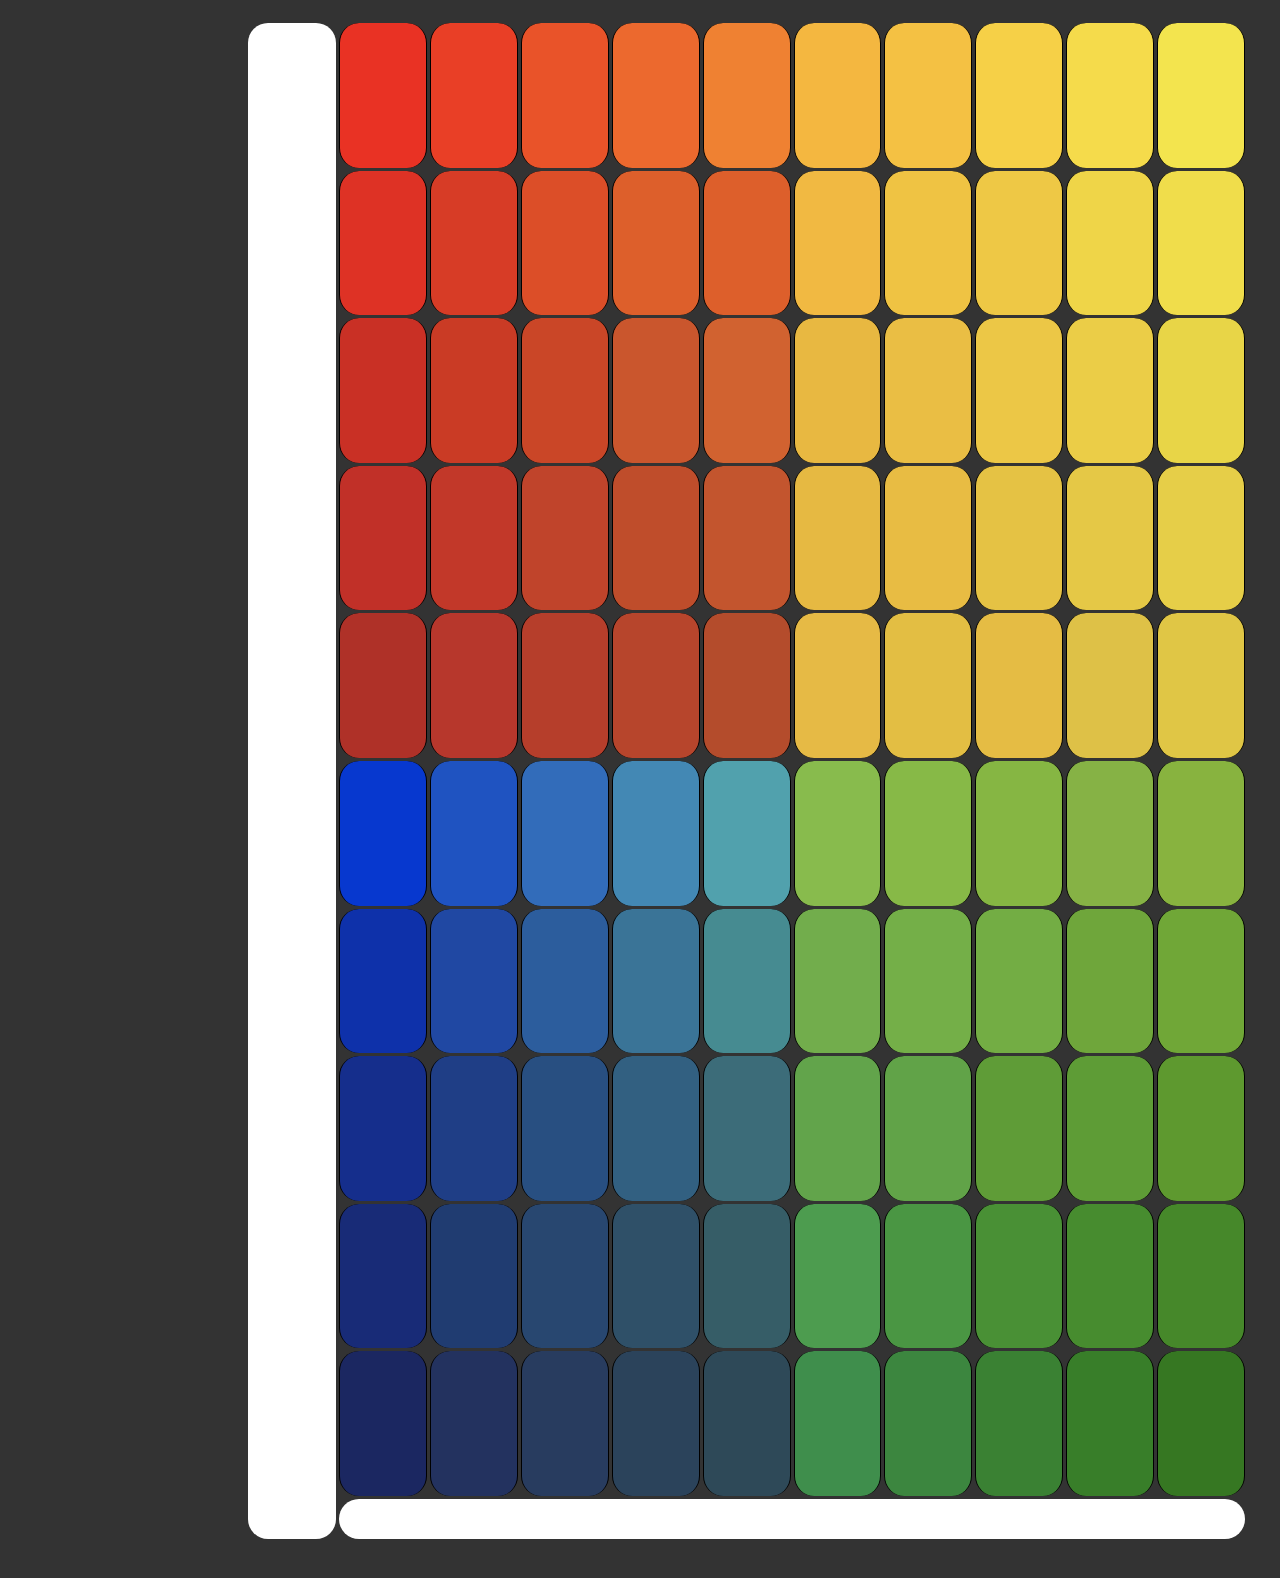
==== index.html @ 11905915 "Aplicar colores al resto de celdas" ====
<!DOCTYPE html>
<html lang="es">

    <head>
        <meta charset="UTF-8">
        <meta http-equiv="X-UA-Compatible" content="IE=edge">
        <meta name="viewport" content="width=device-width, initial-scale=1.0">
        <title>Grupo Aporte - Medidor de Emociones</title>
        <link href="https://cdn.jsdelivr.net/npm/bootstrap@5.3.0-alpha1/dist/css/bootstrap.min.css" rel="stylesheet" />
        <script src="https://cdn.jsdelivr.net/npm/bootstrap@5.3.0-alpha1/dist/js/bootstrap.bundle.min.js" integrity="sha384-w76AqPfDkMBDXo30jS1Sgez6pr3x5MlQ1ZAGC+nuZB+EYdgRZgiwxhTBTkF7CXvN" crossorigin="anonymous"></script>
        <script src="https://code.jquery.com/jquery-3.6.4.min.js" integrity="sha256-oP6HI9z1XaZNBrJURtCoUT5SUnxFr8s3BzRl+cbzUq8=" crossorigin="anonymous"></script>
        <link rel="stylesheet" href="./css/style.css">
        <script src="./js/functions.js"></script>
    </head>

    <body>
        <div class="container-fluid">
            <div class="row">
                <div class="col-md-2"></div>
                <div class="col-md-10">
                    <table class="table table-bordered">
                        <tr>
                            <td rowspan="11" class="eje"><img id="ejeY" src="./img/ejeY.png" alt=""></td>
                            <td id="cell1-1"><br></td>
                            <td id="cell1-2"><br></td>
                            <td id="cell1-3"><br></td>
                            <td id="cell1-4"><br></td>
                            <td id="cell1-5"><br></td>
                            <td id="cell1-6"><br></td>
                            <td id="cell1-7"><br></td>
                            <td id="cell1-8"><br></td>
                            <td id="cell1-9"><br></td>
                            <td id="cell1-10"><br></td>
                        </tr>
                        <tr>
                            <td id="cell2-1"><br></td>
                            <td id="cell2-2"><br></td>
                            <td id="cell2-3"><br></td>
                            <td id="cell2-4"><br></td>
                            <td id="cell2-5"><br></td>
                            <td id="cell2-6"><br></td>
                            <td id="cell2-7"><br></td>
                            <td id="cell2-8"><br></td>
                            <td id="cell2-9"><br></td>
                            <td id="cell2-10"><br></td>
                        </tr>
                        <tr>
                            <td id="cell3-1"><br></td>
                            <td id="cell3-2"><br></td>
                            <td id="cell3-3"><br></td>
                            <td id="cell3-4"><br></td>
                            <td id="cell3-5"><br></td>
                            <td id="cell3-6"><br></td>
                            <td id="cell3-7"><br></td>
                            <td id="cell3-8"><br></td>
                            <td id="cell3-9"><br></td>
                            <td id="cell3-10"><br></td>
                        </tr>
                        <tr>
                            <td id="cell4-1"><br></td>
                            <td id="cell4-2"><br></td>
                            <td id="cell4-3"><br></td>
                            <td id="cell4-4"><br></td>
                            <td id="cell4-5"><br></td>
                            <td id="cell4-6"><br></td>
                            <td id="cell4-7"><br></td>
                            <td id="cell4-8"><br></td>
                            <td id="cell4-9"><br></td>
                            <td id="cell4-10"><br></td>
                        </tr>
                        <tr>
                            <td id="cell5-1"><br></td>
                            <td id="cell5-2"><br></td>
                            <td id="cell5-3"><br></td>
                            <td id="cell5-4"><br></td>
                            <td id="cell5-5"><br></td>
                            <td id="cell5-6"><br></td>
                            <td id="cell5-7"><br></td>
                            <td id="cell5-8"><br></td>
                            <td id="cell5-9"><br></td>
                            <td id="cell5-10"><br></td>
                        </tr>
                        <tr>
                            <td id="cell6-1"><br></td>
                            <td id="cell6-2"><br></td>
                            <td id="cell6-3"><br></td>
                            <td id="cell6-4"><br></td>
                            <td id="cell6-5"><br></td>
                            <td id="cell6-6"><br></td>
                            <td id="cell6-7"><br></td>
                            <td id="cell6-8"><br></td>
                            <td id="cell6-9"><br></td>
                            <td id="cell6-10"><br></td>
                        </tr>
                        <tr>
                            <td id="cell7-1"><br></td>
                            <td id="cell7-2"><br></td>
                            <td id="cell7-3"><br></td>
                            <td id="cell7-4"><br></td>
                            <td id="cell7-5"><br></td>
                            <td id="cell7-6"><br></td>
                            <td id="cell7-7"><br></td>
                            <td id="cell7-8"><br></td>
                            <td id="cell7-9"><br></td>
                            <td id="cell7-10"><br></td>
                        </tr>
                        <tr>
                            <td id="cell8-1"><br></td>
                            <td id="cell8-2"><br></td>
                            <td id="cell8-3"><br></td>
                            <td id="cell8-4"><br></td>
                            <td id="cell8-5"><br></td>
                            <td id="cell8-6"><br></td>
                            <td id="cell8-7"><br></td>
                            <td id="cell8-8"><br></td>
                            <td id="cell8-9"><br></td>
                            <td id="cell8-10"><br></td>
                        </tr>
                        <tr>
                            <td id="cell9-1"><br></td>
                            <td id="cell9-2"><br></td>
                            <td id="cell9-3"><br></td>
                            <td id="cell9-4"><br></td>
                            <td id="cell9-5"><br></td>
                            <td id="cell9-6"><br></td>
                            <td id="cell9-7"><br></td>
                            <td id="cell9-8"><br></td>
                            <td id="cell9-9"><br></td>
                            <td id="cell9-10"><br></td>
                        </tr>
                        <tr>
                            <td id="cell10-1"><br></td>
                            <td id="cell10-2"><br></td>
                            <td id="cell10-3"><br></td>
                            <td id="cell10-4"><br></td>
                            <td id="cell10-5"><br></td>
                            <td id="cell10-6"><br></td>
                            <td id="cell10-7"><br></td>
                            <td id="cell10-8"><br></td>
                            <td id="cell10-9"><br></td>
                            <td id="cell10-10"><br></td>
                        </tr>
                        <tr>
                            <td colspan="11" class="eje"><img id="ejeX" src="./img/ejeX.png" alt="" style="width:100%;"></td>
                        </tr>
                    </table>
                </div>
            </div>
        </div>
    </body>

</html>
---- css/style.css ----
body{
    background-color: #333333;
}
table{
    width: 100%;
    height: 90vh;
    border-spacing: 3px;
    border-collapse: separate;
    padding: 20px;
}
td{
    border: 2px solid;
    border-radius: 20px;
    text-align: center;
}
.eje{
    background: none;
    height: 1vh;
    border: none;
}

/* Colores de celdas */
#cell1-1{background-color: #e93224;}
#cell1-2{background-color: #e93f26;}
#cell1-3{background-color: #e95329;}
#cell1-4{background-color: #ec692e;}
#cell1-5{background-color: #ef8132;}
#cell1-6{background-color: #f4b740;}
#cell1-7{background-color: #f4c143;}
#cell1-8{background-color: #f6d047;}
#cell1-9{background-color: #f5db4b;}
#cell1-10{background-color: #f3e44e;}
#cell2-1{background-color: #de3225;}
#cell2-2{background-color: #d73c26;}
#cell2-3{background-color: #dc4e28;}
#cell2-4{background-color: #dd5f2b;}
#cell2-5{background-color: #dd5f2b;}
#cell2-6{background-color: #f1b942;}
#cell2-7{background-color: #efc343;}
#cell2-8{background-color: #eec845;}
#cell2-9{background-color: #efd548;}
#cell2-10{background-color: #f0dd4b;}
#cell3-1{background-color: #c93025;}
#cell3-2{background-color: #ca3b25;}
#cell3-3{background-color: #ca4627;}
#cell3-4{background-color: #ca562d;}
#cell3-5{background-color: #d16230;}
#cell3-6{background-color: #e8b841;}
#cell3-7{background-color: #eabe44;}
#cell3-8{background-color: #ecc746;}
#cell3-9{background-color: #ebcd47;}
#cell3-10{background-color: #e8d547;}
#cell4-1{background-color: #c13028;}
#cell4-2{background-color: #c23829;}
#cell4-3{background-color: #c0442b;}
#cell4-4{background-color: #bf4d2b;}
#cell4-5{background-color: #c3552e;}
#cell4-6{background-color: #e6b942;}
#cell4-7{background-color: #e8bc43;}
#cell4-8{background-color: #e5c244;}
#cell4-9{background-color: #e5c846;}
#cell4-10{background-color: #e6ce48;}
#cell5-1{background-color: #af3128;}
#cell5-2{background-color: #b7372c;}
#cell5-3{background-color: #b63e2b;}
#cell5-4{background-color: #b7452c;}
#cell5-5{background-color: #b44c2c;}
#cell5-6{background-color: #e6ba45;}
#cell5-7{background-color: #e3be43;}
#cell5-8{background-color: #e5bc44;}
#cell5-9{background-color: #dec147;}
#cell5-10{background-color: #e0c645;}
#cell6-1{background-color: #0738cf;}
#cell6-2{background-color: #1f53c1;}
#cell6-3{background-color: #326cba;}
#cell6-4{background-color: #4388b4;}
#cell6-5{background-color: #51a1ad;}
#cell6-6{background-color: #88bb4d;}
#cell6-7{background-color: #87b947;}
#cell6-8{background-color: #86b643;}
#cell6-9{background-color: #86b245;}
#cell6-10{background-color: #88b33f;}
#cell7-1{background-color: #0e31aa;}
#cell7-2{background-color: #2048a3;}
#cell7-3{background-color: #2c5d9d;}
#cell7-4{background-color: #3a7497;}
#cell7-5{background-color: #468b91;}
#cell7-6{background-color: #72ad4c;}
#cell7-7{background-color: #74af48;}
#cell7-8{background-color: #73ad44;}
#cell7-9{background-color: #6fa63b;}
#cell7-10{background-color: #70a737;}
#cell8-1{background-color: #152e8c;}
#cell8-2{background-color: #1f3e86;}
#cell8-3{background-color: #284f81;}
#cell8-4{background-color: #326081;}
#cell8-5{background-color: #3c6c79;}
#cell8-6{background-color: #62a44b;}
#cell8-7{background-color: #61a348;}
#cell8-8{background-color: #5f9c37;}
#cell8-9{background-color: #5e9c36;}
#cell8-10{background-color: #5e992f;}
#cell9-1{background-color: #182b77;}
#cell9-2{background-color: #203c71;}
#cell9-3{background-color: #284770;}
#cell9-4{background-color: #2f5068;}
#cell9-5{background-color: #365d67;}
#cell9-6{background-color: #4d9c4f;}
#cell9-7{background-color: #4a9643;}
#cell9-8{background-color: #499035;}
#cell9-9{background-color: #478c2f;}
#cell9-10{background-color: #46882a;}
#cell10-1{background-color: #1b2761;}
#cell10-2{background-color: #23325f;}
#cell10-3{background-color: #283c5f;}
#cell10-4{background-color: #2b435b;}
#cell10-5{background-color: #2e4958;}
#cell10-6{background-color: #3f8e4c;}
#cell10-7{background-color: #3c863f;}
#cell10-8{background-color: #3a8133;}
#cell10-9{background-color: #387e29;}
#cell10-10{background-color: #367722;}
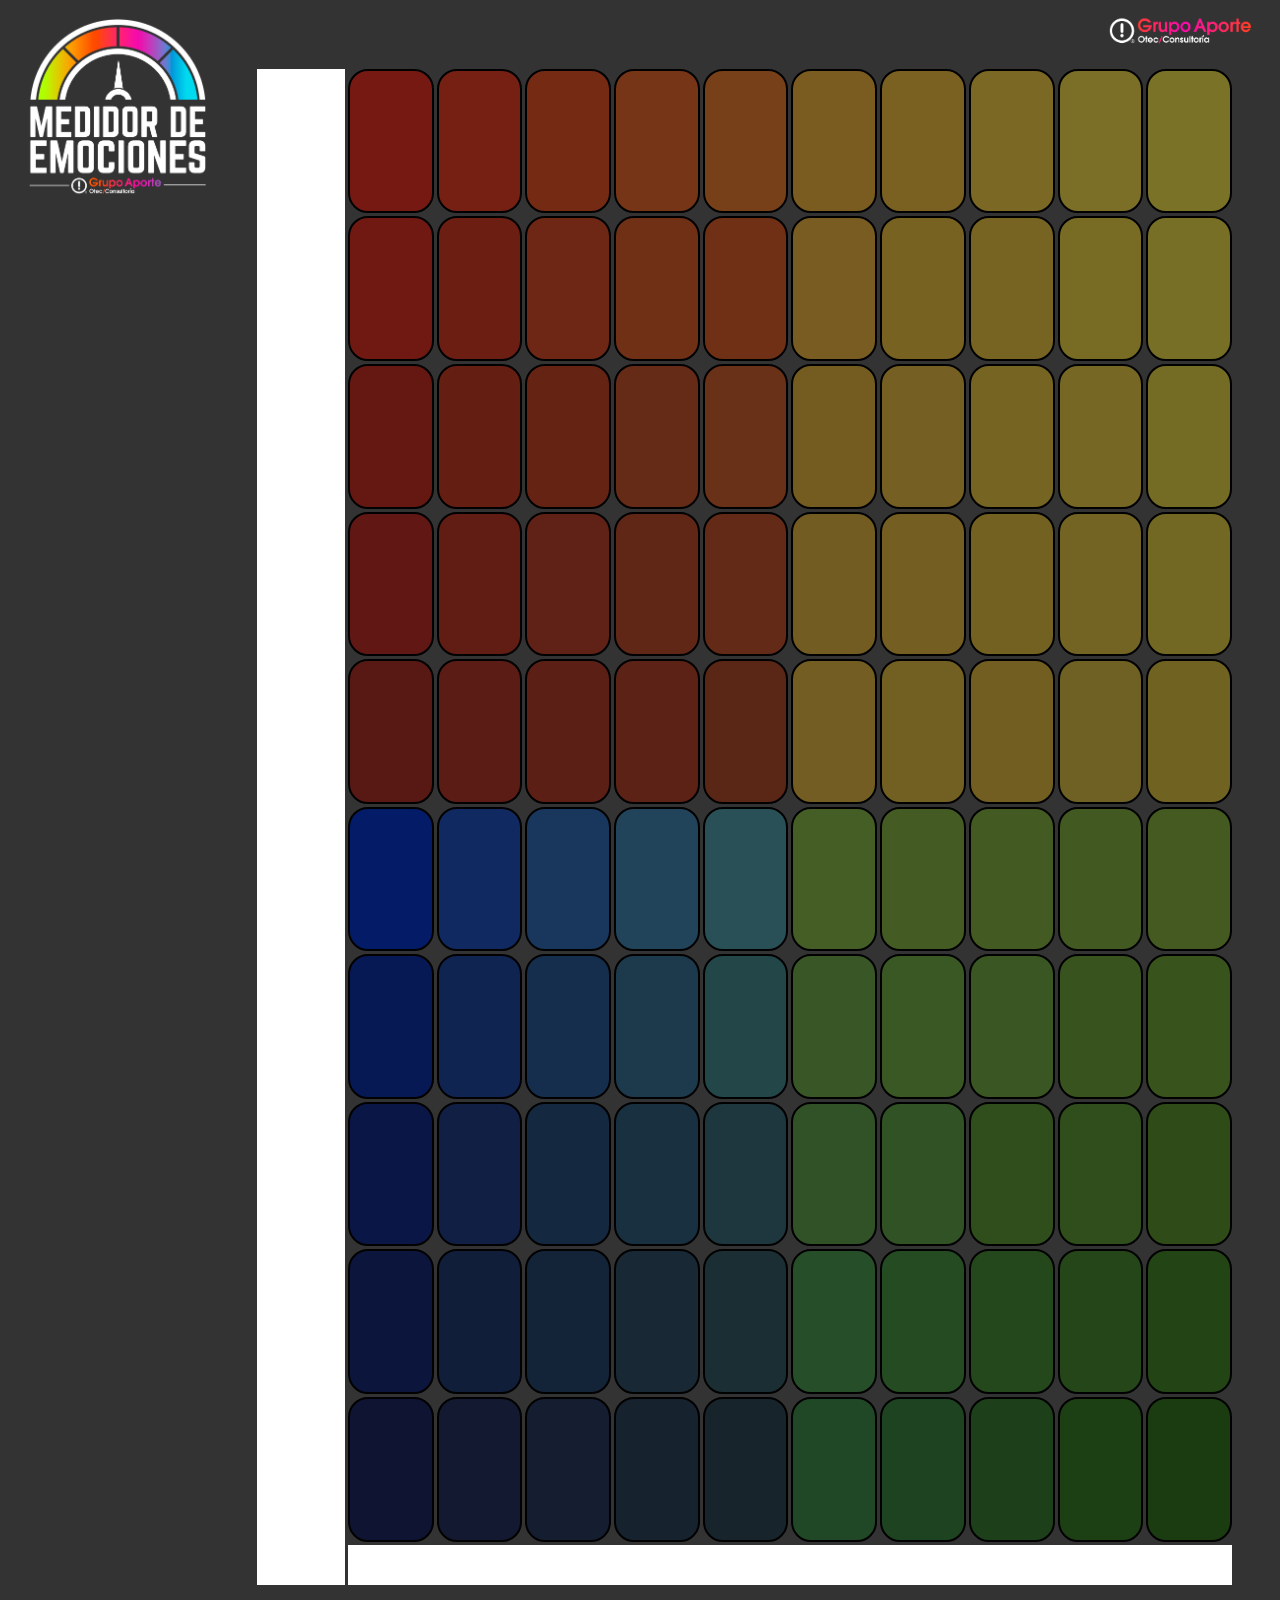
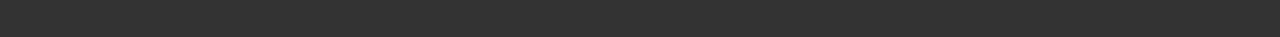
==== commit 34d84ef4: "Añadir logos" ====
--- a/index.html
+++ b/index.html
@@ -16,8 +16,16 @@
     <body>
         <div class="container-fluid">
             <div class="row">
-                <div class="col-md-2"></div>
+                <div class="col-md-2">
+                    <img src="./img/logoMedidor_white.png" alt="" style="width:100%;">
+                </div>
                 <div class="col-md-10">
+                    <div class="row">
+                        <div class="col-md-10"></div>
+                        <div class="col-md-2">
+                            <img src="./img/logoAporte_white.png" alt="" style="width:100%;">
+                        </div>
+                    </div>
                     <table class="table table-bordered">
                         <tr>
                             <td rowspan="11" class="eje"><img id="ejeY" src="./img/ejeY.png" alt=""></td>
--- a/css/style.css
+++ b/css/style.css
@@ -1,4 +1,5 @@
 body{
+    padding: 1%;
     background-color: #333333;
 }
 table{
@@ -8,13 +9,17 @@
     border-collapse: separate;
     padding: 20px;
 }
-td{
+td:not(.eje){
+    cursor: pointer;
     border: 2px solid;
     border-radius: 20px;
     text-align: center;
+    filter: brightness(0.5);
+}
+td:not(.eje):hover{
+    filter: brightness(1);
 }
 .eje{
-    background: none;
     height: 1vh;
     border: none;
 }
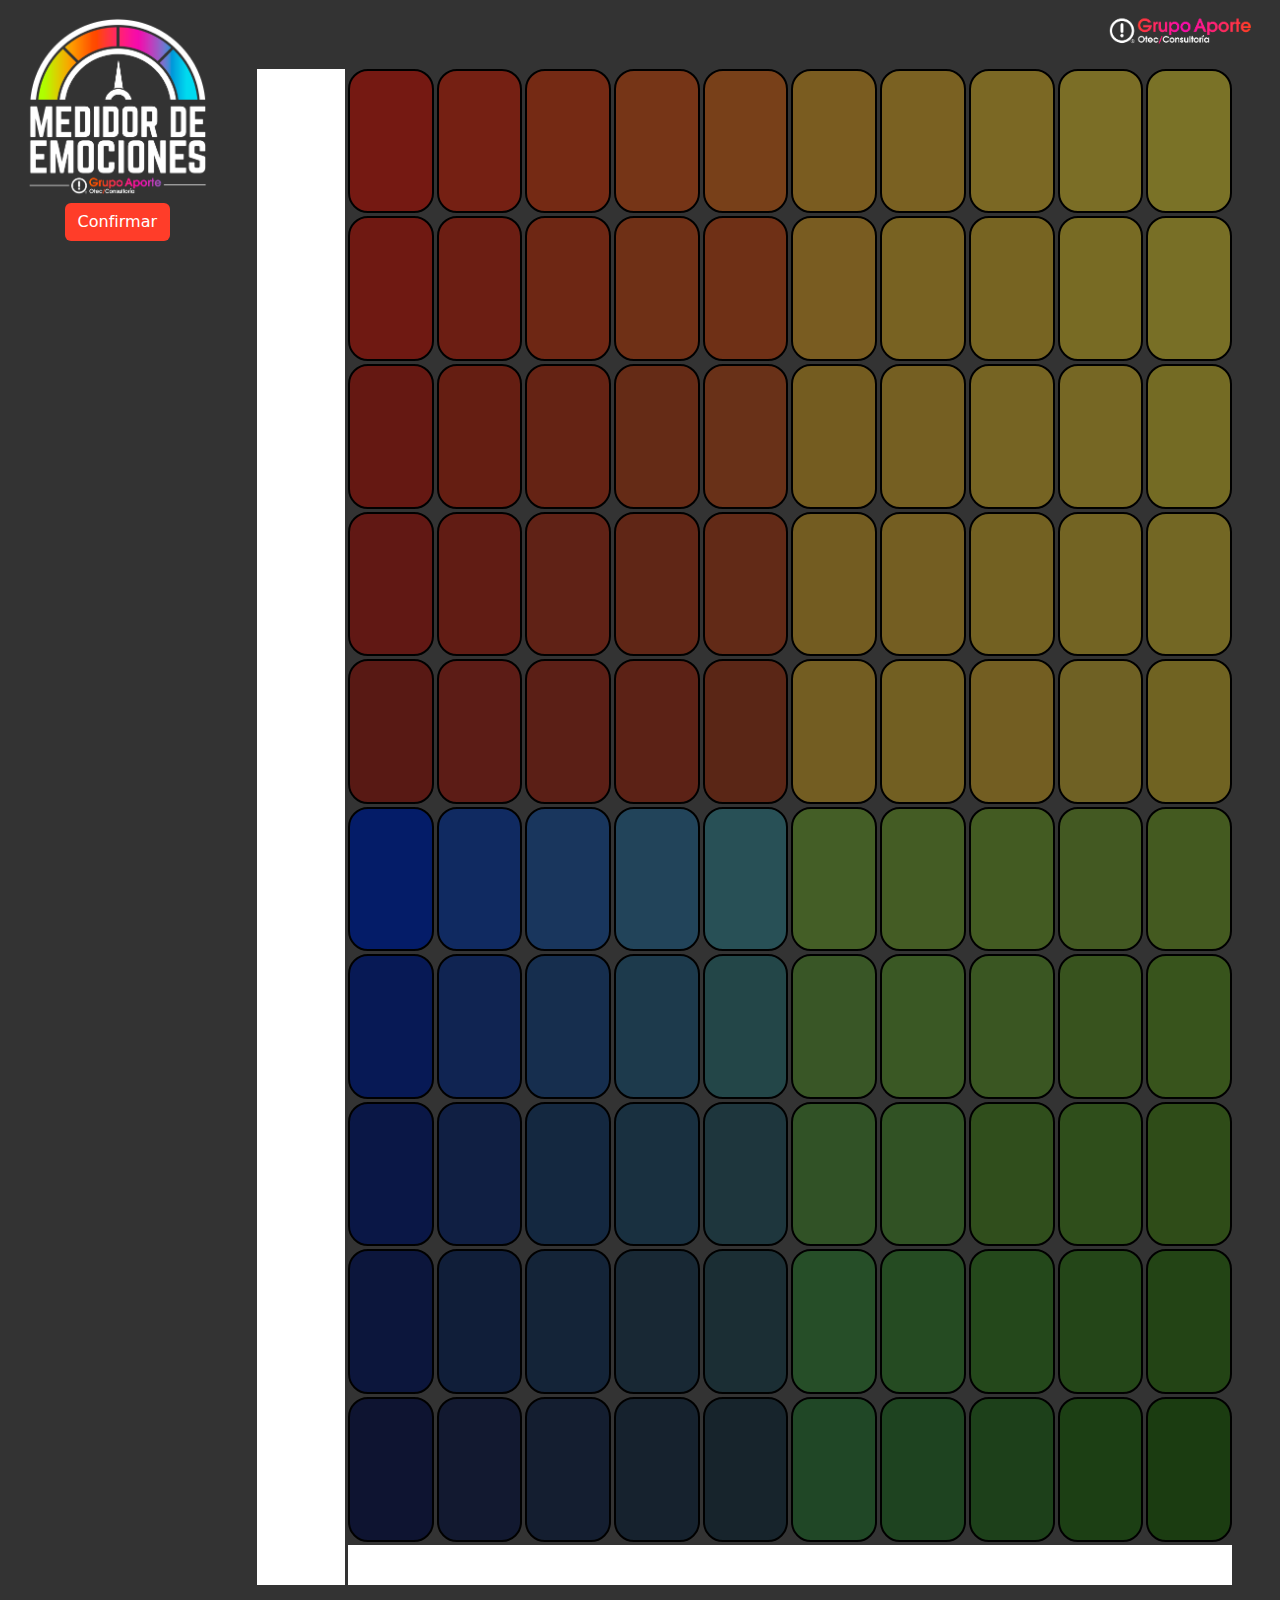
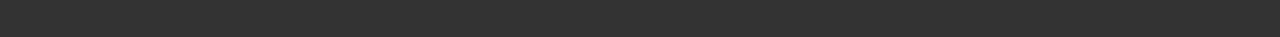
==== commit eef7bf94: "Nuevas condiciones para responsividad de tabla" ====
--- a/index.html
+++ b/index.html
@@ -16,14 +16,17 @@
     <body>
         <div class="container-fluid">
             <div class="row">
-                <div class="col-md-2">
+                <div id="contLogoMedidor" class="col-md-2">
                     <img src="./img/logoMedidor_white.png" alt="" style="width:100%;">
+                    <button type="button" class="btn">Confirmar</button>
                 </div>
                 <div class="col-md-10">
                     <div class="row">
                         <div class="col-md-10"></div>
                         <div class="col-md-2">
-                            <img src="./img/logoAporte_white.png" alt="" style="width:100%;">
+                            <a href="https://grupoaporte.com" target="_blank">
+                                <img src="./img/logoAporte_white.png" alt="" style="width:100%;">
+                            </a>
                         </div>
                     </div>
                     <table class="table table-bordered">
--- a/css/style.css
+++ b/css/style.css
@@ -16,12 +16,24 @@
     text-align: center;
     filter: brightness(0.5);
 }
-td:not(.eje):hover{
+td:not(.eje):hover, td.selected{
     filter: brightness(1);
 }
 .eje{
     height: 1vh;
     border: none;
+}
+#contLogoMedidor{
+    text-align: center;
+}
+#contLogoMedidor button{
+    transition-duration: 1s;
+    background-color: #ff3d29;
+    color: white;
+}
+#contLogoMedidor button:hover{
+    background-color: #f7119e;
+    border: 1px solid white;
 }
 
 /* Colores de celdas */
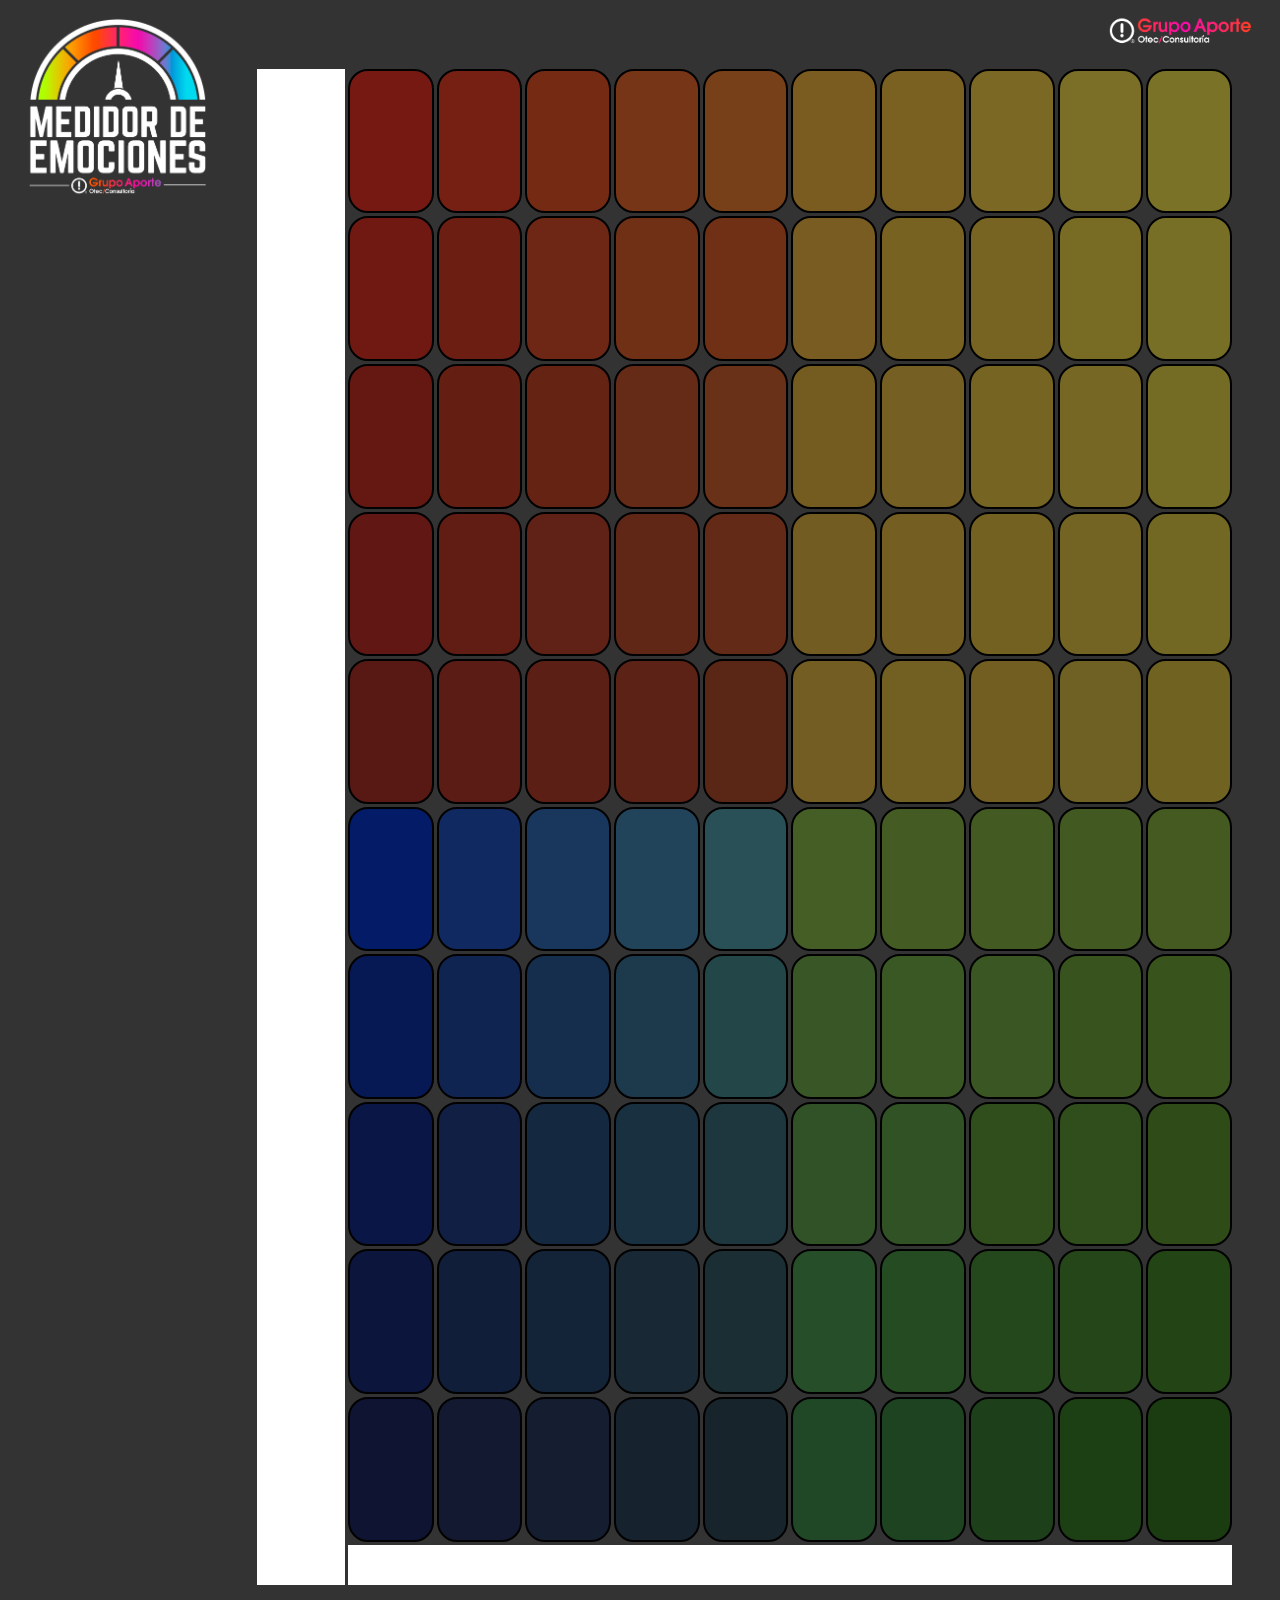
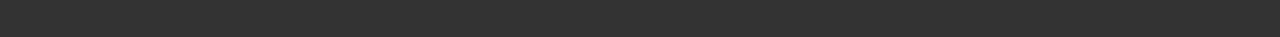
==== commit 8a91816d: "Ajustes de responsividad" ====
--- a/index.html
+++ b/index.html
@@ -17,14 +17,14 @@
         <div class="container-fluid">
             <div class="row">
                 <div id="contLogoMedidor" class="col-md-2">
-                    <img src="./img/logoMedidor_white.png" alt="" style="width:100%;">
-                    <button type="button" class="btn">Confirmar</button>
+                    <img src="./img/logoMedidor_white.png" alt=""><br>
+                    <button type="button" class="btn visually-hidden">Confirmar</button>
                 </div>
                 <div class="col-md-10">
                     <div class="row">
                         <div class="col-md-10"></div>
                         <div class="col-md-2">
-                            <a href="https://grupoaporte.com" target="_blank">
+                            <a href="https://grupoaporte.com" target="_blank" class="desktop">
                                 <img src="./img/logoAporte_white.png" alt="" style="width:100%;">
                             </a>
                         </div>
--- a/css/style.css
+++ b/css/style.css
@@ -26,14 +26,22 @@
 #contLogoMedidor{
     text-align: center;
 }
+#contLogoMedidor img{
+    width: 100%;
+}
 #contLogoMedidor button{
-    transition-duration: 1s;
+    transition-duration: 0.5s;
     background-color: #ff3d29;
     color: white;
 }
 #contLogoMedidor button:hover{
     background-color: #f7119e;
     border: 1px solid white;
+}
+
+@media screen and (max-width: 768px) {
+    .desktop{display: none;}
+    #contLogoMedidor img{width: 40%;}
 }
 
 /* Colores de celdas */
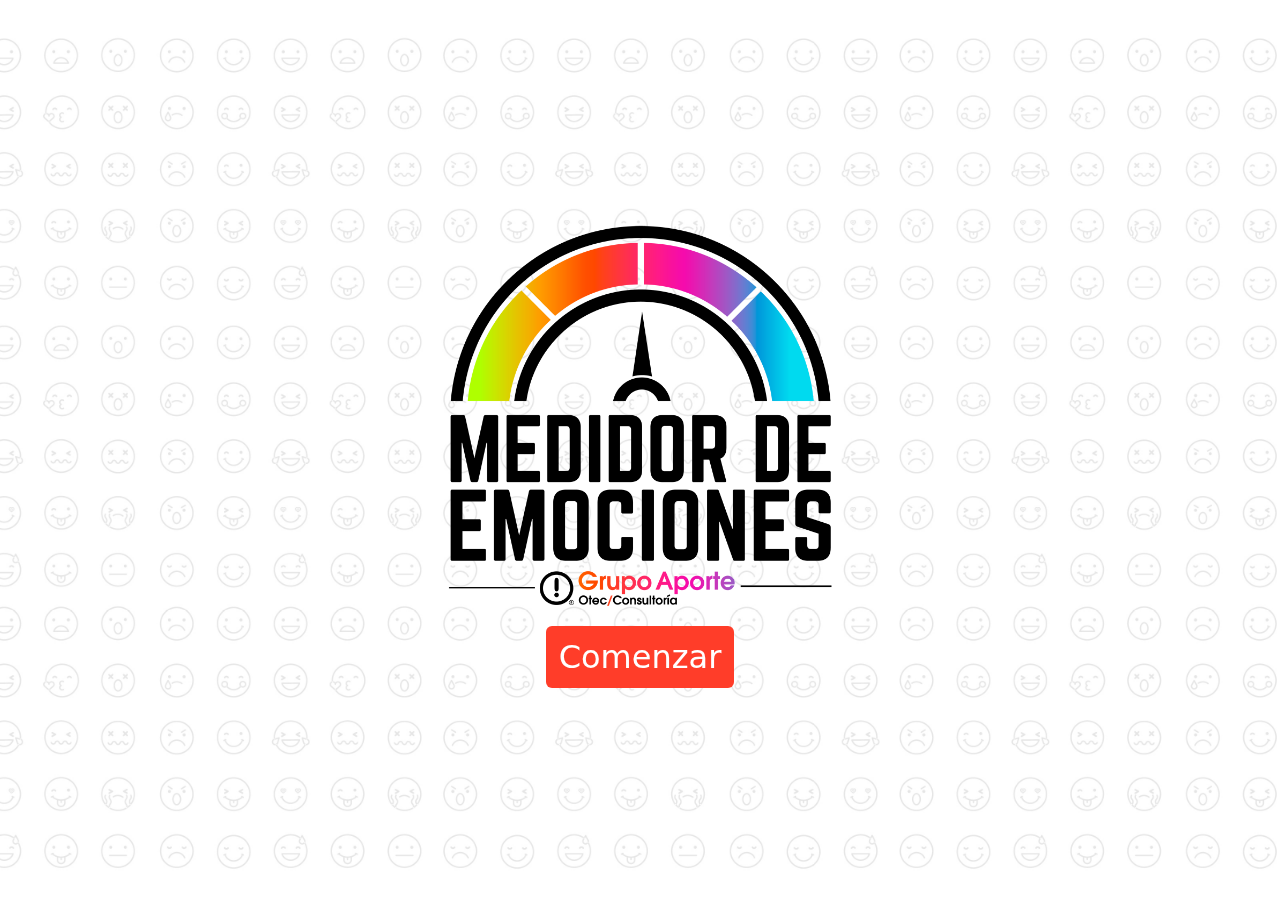
==== commit 433599bf: "Página de comienzo" ====
--- a/index.html
+++ b/index.html
@@ -9,152 +9,18 @@
         <link href="https://cdn.jsdelivr.net/npm/bootstrap@5.3.0-alpha1/dist/css/bootstrap.min.css" rel="stylesheet" />
         <script src="https://cdn.jsdelivr.net/npm/bootstrap@5.3.0-alpha1/dist/js/bootstrap.bundle.min.js" integrity="sha384-w76AqPfDkMBDXo30jS1Sgez6pr3x5MlQ1ZAGC+nuZB+EYdgRZgiwxhTBTkF7CXvN" crossorigin="anonymous"></script>
         <script src="https://code.jquery.com/jquery-3.6.4.min.js" integrity="sha256-oP6HI9z1XaZNBrJURtCoUT5SUnxFr8s3BzRl+cbzUq8=" crossorigin="anonymous"></script>
+        <link rel="stylesheet" href="https://cdnjs.cloudflare.com/ajax/libs/animate.css/4.1.1/animate.min.css"/>
         <link rel="stylesheet" href="./css/style.css">
         <script src="./js/functions.js"></script>
     </head>
 
     <body>
+        <div id="fondo"></div>
         <div class="container-fluid">
-            <div class="row">
-                <div id="contLogoMedidor" class="col-md-2">
-                    <img src="./img/logoMedidor_white.png" alt=""><br>
-                    <button type="button" class="btn visually-hidden">Confirmar</button>
-                </div>
-                <div class="col-md-10">
-                    <div class="row">
-                        <div class="col-md-10"></div>
-                        <div class="col-md-2">
-                            <a href="https://grupoaporte.com" target="_blank" class="desktop">
-                                <img src="./img/logoAporte_white.png" alt="" style="width:100%;">
-                            </a>
-                        </div>
-                    </div>
-                    <table class="table table-bordered">
-                        <tr>
-                            <td rowspan="11" class="eje"><img id="ejeY" src="./img/ejeY.png" alt=""></td>
-                            <td id="cell1-1"><br></td>
-                            <td id="cell1-2"><br></td>
-                            <td id="cell1-3"><br></td>
-                            <td id="cell1-4"><br></td>
-                            <td id="cell1-5"><br></td>
-                            <td id="cell1-6"><br></td>
-                            <td id="cell1-7"><br></td>
-                            <td id="cell1-8"><br></td>
-                            <td id="cell1-9"><br></td>
-                            <td id="cell1-10"><br></td>
-                        </tr>
-                        <tr>
-                            <td id="cell2-1"><br></td>
-                            <td id="cell2-2"><br></td>
-                            <td id="cell2-3"><br></td>
-                            <td id="cell2-4"><br></td>
-                            <td id="cell2-5"><br></td>
-                            <td id="cell2-6"><br></td>
-                            <td id="cell2-7"><br></td>
-                            <td id="cell2-8"><br></td>
-                            <td id="cell2-9"><br></td>
-                            <td id="cell2-10"><br></td>
-                        </tr>
-                        <tr>
-                            <td id="cell3-1"><br></td>
-                            <td id="cell3-2"><br></td>
-                            <td id="cell3-3"><br></td>
-                            <td id="cell3-4"><br></td>
-                            <td id="cell3-5"><br></td>
-                            <td id="cell3-6"><br></td>
-                            <td id="cell3-7"><br></td>
-                            <td id="cell3-8"><br></td>
-                            <td id="cell3-9"><br></td>
-                            <td id="cell3-10"><br></td>
-                        </tr>
-                        <tr>
-                            <td id="cell4-1"><br></td>
-                            <td id="cell4-2"><br></td>
-                            <td id="cell4-3"><br></td>
-                            <td id="cell4-4"><br></td>
-                            <td id="cell4-5"><br></td>
-                            <td id="cell4-6"><br></td>
-                            <td id="cell4-7"><br></td>
-                            <td id="cell4-8"><br></td>
-                            <td id="cell4-9"><br></td>
-                            <td id="cell4-10"><br></td>
-                        </tr>
-                        <tr>
-                            <td id="cell5-1"><br></td>
-                            <td id="cell5-2"><br></td>
-                            <td id="cell5-3"><br></td>
-                            <td id="cell5-4"><br></td>
-                            <td id="cell5-5"><br></td>
-                            <td id="cell5-6"><br></td>
-                            <td id="cell5-7"><br></td>
-                            <td id="cell5-8"><br></td>
-                            <td id="cell5-9"><br></td>
-                            <td id="cell5-10"><br></td>
-                        </tr>
-                        <tr>
-                            <td id="cell6-1"><br></td>
-                            <td id="cell6-2"><br></td>
-                            <td id="cell6-3"><br></td>
-                            <td id="cell6-4"><br></td>
-                            <td id="cell6-5"><br></td>
-                            <td id="cell6-6"><br></td>
-                            <td id="cell6-7"><br></td>
-                            <td id="cell6-8"><br></td>
-                            <td id="cell6-9"><br></td>
-                            <td id="cell6-10"><br></td>
-                        </tr>
-                        <tr>
-                            <td id="cell7-1"><br></td>
-                            <td id="cell7-2"><br></td>
-                            <td id="cell7-3"><br></td>
-                            <td id="cell7-4"><br></td>
-                            <td id="cell7-5"><br></td>
-                            <td id="cell7-6"><br></td>
-                            <td id="cell7-7"><br></td>
-                            <td id="cell7-8"><br></td>
-                            <td id="cell7-9"><br></td>
-                            <td id="cell7-10"><br></td>
-                        </tr>
-                        <tr>
-                            <td id="cell8-1"><br></td>
-                            <td id="cell8-2"><br></td>
-                            <td id="cell8-3"><br></td>
-                            <td id="cell8-4"><br></td>
-                            <td id="cell8-5"><br></td>
-                            <td id="cell8-6"><br></td>
-                            <td id="cell8-7"><br></td>
-                            <td id="cell8-8"><br></td>
-                            <td id="cell8-9"><br></td>
-                            <td id="cell8-10"><br></td>
-                        </tr>
-                        <tr>
-                            <td id="cell9-1"><br></td>
-                            <td id="cell9-2"><br></td>
-                            <td id="cell9-3"><br></td>
-                            <td id="cell9-4"><br></td>
-                            <td id="cell9-5"><br></td>
-                            <td id="cell9-6"><br></td>
-                            <td id="cell9-7"><br></td>
-                            <td id="cell9-8"><br></td>
-                            <td id="cell9-9"><br></td>
-                            <td id="cell9-10"><br></td>
-                        </tr>
-                        <tr>
-                            <td id="cell10-1"><br></td>
-                            <td id="cell10-2"><br></td>
-                            <td id="cell10-3"><br></td>
-                            <td id="cell10-4"><br></td>
-                            <td id="cell10-5"><br></td>
-                            <td id="cell10-6"><br></td>
-                            <td id="cell10-7"><br></td>
-                            <td id="cell10-8"><br></td>
-                            <td id="cell10-9"><br></td>
-                            <td id="cell10-10"><br></td>
-                        </tr>
-                        <tr>
-                            <td colspan="11" class="eje"><img id="ejeX" src="./img/ejeX.png" alt="" style="width:100%;"></td>
-                        </tr>
-                    </table>
+            <div class="row justify-content-center align-items-center principio">
+                <div id="contLogoMedidor" class="col-md-4">
+                    <img class="animate__animated animate__zoomIn" src="./img/logoMedidor_black.png" alt=""><br>
+                    <a href="medicion.html"><button id="comenzar" type="button" class="btn animate__animated animate__fadeIn">Comenzar</button></a>
                 </div>
             </div>
         </div>
--- a/css/style.css
+++ b/css/style.css
@@ -1,6 +1,24 @@
 body{
+    background-color: #333333;
+}
+#fondo{
+    background: url(../img/fondo.jpg) center center;
+    background-size: cover;
+    height: 100vh;
+    width: 100vw;
+    position: fixed;
+    z-index: -1;
+}
+#medidor{
     padding: 1%;
-    background-color: #333333;
+}
+.principio{
+    height: 100vh;
+}
+#comenzar{
+    animation-delay: 1s;
+    transition-duration: 1s !important;
+    font-size: 2em;
 }
 table{
     width: 100%;
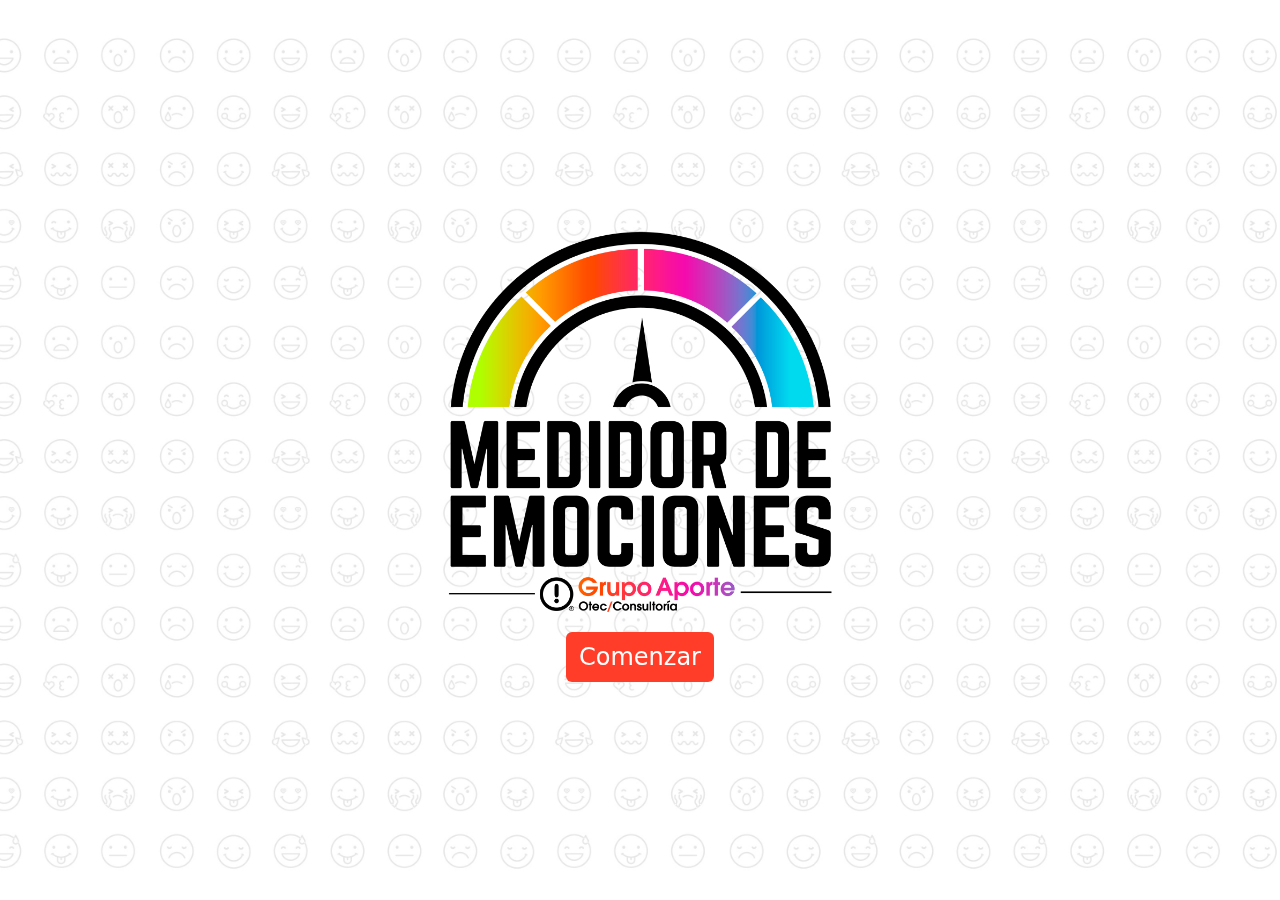
==== commit c0793a37: "Redistribución y adición de contenido" ====
--- a/index.html
+++ b/index.html
@@ -3,6 +3,13 @@
 
     <head>
         <meta charset="UTF-8">
+        <script async src="https://www.googletagmanager.com/gtag/js?id=UA-164882022-1"></script>
+    <script>
+      window.dataLayer = window.dataLayer || [];
+      function gtag() {dataLayer.push(arguments);}
+      gtag('js', new Date());
+      gtag('config', 'UA-164882022-1');
+    </script>
         <meta http-equiv="X-UA-Compatible" content="IE=edge">
         <meta name="viewport" content="width=device-width, initial-scale=1.0">
         <title>Grupo Aporte - Medidor de Emociones</title>
@@ -18,9 +25,10 @@
         <div id="fondo"></div>
         <div class="container-fluid">
             <div class="row justify-content-center align-items-center principio">
-                <div id="contLogoMedidor" class="col-md-4">
+                <div id="contLogoMedidor" class="col-4 col-md-4">
                     <img class="animate__animated animate__zoomIn" src="./img/logoMedidor_black.png" alt=""><br>
                     <a href="medicion.html"><button id="comenzar" type="button" class="btn animate__animated animate__fadeIn">Comenzar</button></a>
+                    <p id="textHorizontal" class="hidden">Para comenzar, coloque su dispositivo en modo horizontal</p>
                 </div>
             </div>
         </div>
--- a/css/style.css
+++ b/css/style.css
@@ -18,7 +18,7 @@
 #comenzar{
     animation-delay: 1s;
     transition-duration: 1s !important;
-    font-size: 2em;
+    font-size: 1.5em;
 }
 table{
     width: 100%;
@@ -29,10 +29,16 @@
 }
 td:not(.eje){
     cursor: pointer;
+    align-content: center;
     border: 2px solid;
     border-radius: 20px;
     text-align: center;
     filter: brightness(0.5);
+    border-color: black;
+    color: white;
+    font-weight: bold;
+    width: 10%;
+    max-width: 10%;
 }
 td:not(.eje):hover, td.selected{
     filter: brightness(1);
@@ -41,7 +47,7 @@
     height: 1vh;
     border: none;
 }
-#contLogoMedidor{
+#contLogoMedidor, #nombre{
     text-align: center;
 }
 #contLogoMedidor img{
@@ -56,110 +62,155 @@
     background-color: #f7119e;
     border: 1px solid white;
 }
+#resultado #nombre{
+    margin-top: 2%;
+    text-align: center;
+    font-weight: bold;
+}
+#resultado #explicacion{
+    text-align: justify;
+}
+#textExplicativo{
+    color: white;
+    text-align: center;
+    font-weight: bold;
+    font-size: 1.7vw;
+}
+.hidden{
+    display:none;
+}
+#eyeCells{
+    width:60%;
+    filter: invert(1);
+    cursor: pointer;
+}
+#emocion,#causa,#funcion,#consejos{
+    background-color: #f99a48;
+    padding: 1em;
+    text-align: center;
+    border: 2px solid black;
+    margin: 1em 0;
+}
+.enablers{
+    padding:0;
+}
+.active{
+    background-color:#f99a48 !important;
+}
+.enablers .btn{
+    width: 100%;
+    height: 100%;
+    display: flex;
+    justify-content: center;
+    align-items: center;
+    flex-direction: column;
+    border: 2px solid black;
+}
 
-@media screen and (max-width: 768px) {
+@media screen and (max-width: 900px) {
     .desktop{display: none;}
-    #contLogoMedidor img{width: 40%;}
+    /*#contLogoMedidor img{width: 24%;}*/
+    #textExplicativo{margin-bottom:0;}
 }
 
 /* Colores de celdas */
-#cell1-1{background-color: #e93224;}
-#cell1-2{background-color: #e93f26;}
-#cell1-3{background-color: #e95329;}
-#cell1-4{background-color: #ec692e;}
-#cell1-5{background-color: #ef8132;}
-#cell1-6{background-color: #f4b740;}
-#cell1-7{background-color: #f4c143;}
-#cell1-8{background-color: #f6d047;}
-#cell1-9{background-color: #f5db4b;}
-#cell1-10{background-color: #f3e44e;}
-#cell2-1{background-color: #de3225;}
-#cell2-2{background-color: #d73c26;}
-#cell2-3{background-color: #dc4e28;}
-#cell2-4{background-color: #dd5f2b;}
-#cell2-5{background-color: #dd5f2b;}
-#cell2-6{background-color: #f1b942;}
-#cell2-7{background-color: #efc343;}
-#cell2-8{background-color: #eec845;}
-#cell2-9{background-color: #efd548;}
-#cell2-10{background-color: #f0dd4b;}
-#cell3-1{background-color: #c93025;}
-#cell3-2{background-color: #ca3b25;}
-#cell3-3{background-color: #ca4627;}
-#cell3-4{background-color: #ca562d;}
-#cell3-5{background-color: #d16230;}
-#cell3-6{background-color: #e8b841;}
-#cell3-7{background-color: #eabe44;}
-#cell3-8{background-color: #ecc746;}
-#cell3-9{background-color: #ebcd47;}
-#cell3-10{background-color: #e8d547;}
-#cell4-1{background-color: #c13028;}
-#cell4-2{background-color: #c23829;}
-#cell4-3{background-color: #c0442b;}
-#cell4-4{background-color: #bf4d2b;}
-#cell4-5{background-color: #c3552e;}
-#cell4-6{background-color: #e6b942;}
-#cell4-7{background-color: #e8bc43;}
-#cell4-8{background-color: #e5c244;}
-#cell4-9{background-color: #e5c846;}
-#cell4-10{background-color: #e6ce48;}
-#cell5-1{background-color: #af3128;}
-#cell5-2{background-color: #b7372c;}
-#cell5-3{background-color: #b63e2b;}
-#cell5-4{background-color: #b7452c;}
-#cell5-5{background-color: #b44c2c;}
-#cell5-6{background-color: #e6ba45;}
-#cell5-7{background-color: #e3be43;}
-#cell5-8{background-color: #e5bc44;}
-#cell5-9{background-color: #dec147;}
-#cell5-10{background-color: #e0c645;}
-#cell6-1{background-color: #0738cf;}
-#cell6-2{background-color: #1f53c1;}
-#cell6-3{background-color: #326cba;}
-#cell6-4{background-color: #4388b4;}
-#cell6-5{background-color: #51a1ad;}
-#cell6-6{background-color: #88bb4d;}
-#cell6-7{background-color: #87b947;}
-#cell6-8{background-color: #86b643;}
-#cell6-9{background-color: #86b245;}
-#cell6-10{background-color: #88b33f;}
-#cell7-1{background-color: #0e31aa;}
-#cell7-2{background-color: #2048a3;}
-#cell7-3{background-color: #2c5d9d;}
-#cell7-4{background-color: #3a7497;}
-#cell7-5{background-color: #468b91;}
-#cell7-6{background-color: #72ad4c;}
-#cell7-7{background-color: #74af48;}
-#cell7-8{background-color: #73ad44;}
-#cell7-9{background-color: #6fa63b;}
-#cell7-10{background-color: #70a737;}
-#cell8-1{background-color: #152e8c;}
-#cell8-2{background-color: #1f3e86;}
-#cell8-3{background-color: #284f81;}
-#cell8-4{background-color: #326081;}
-#cell8-5{background-color: #3c6c79;}
-#cell8-6{background-color: #62a44b;}
-#cell8-7{background-color: #61a348;}
-#cell8-8{background-color: #5f9c37;}
-#cell8-9{background-color: #5e9c36;}
-#cell8-10{background-color: #5e992f;}
-#cell9-1{background-color: #182b77;}
-#cell9-2{background-color: #203c71;}
-#cell9-3{background-color: #284770;}
-#cell9-4{background-color: #2f5068;}
-#cell9-5{background-color: #365d67;}
-#cell9-6{background-color: #4d9c4f;}
-#cell9-7{background-color: #4a9643;}
-#cell9-8{background-color: #499035;}
-#cell9-9{background-color: #478c2f;}
-#cell9-10{background-color: #46882a;}
-#cell10-1{background-color: #1b2761;}
-#cell10-2{background-color: #23325f;}
-#cell10-3{background-color: #283c5f;}
-#cell10-4{background-color: #2b435b;}
-#cell10-5{background-color: #2e4958;}
-#cell10-6{background-color: #3f8e4c;}
-#cell10-7{background-color: #3c863f;}
-#cell10-8{background-color: #3a8133;}
-#cell10-9{background-color: #387e29;}
-#cell10-10{background-color: #367722;}+#cell1{background-color: #e93224;}
+#cell2{background-color: #e93f26;}
+#cell3{background-color: #e95329;}
+#cell4{background-color: #ec692e;}
+#cell5{background-color: #ef8132;}
+#cell6{background-color: #f4b740;}
+#cell7{background-color: #f4c143;}
+#cell8{background-color: #f6d047;}
+#cell9{background-color: #f5db4b;}
+#cell10{background-color: #f3e44e;}
+#cell11{background-color: #de3225;}
+#cell12{background-color: #d73c26;}
+#cell13{background-color: #dc4e28;}
+#cell14{background-color: #dd5f2b;}
+#cell15{background-color: #dd5f2b;}
+#cell16{background-color: #f1b942;}
+#cell17{background-color: #efc343;}
+#cell18{background-color: #eec845;}
+#cell19{background-color: #efd548;}
+#cell20{background-color: #f0dd4b;}
+#cell21{background-color: #c93025;}
+#cell22{background-color: #ca3b25;}
+#cell23{background-color: #ca4627;}
+#cell24{background-color: #ca562d;}
+#cell25{background-color: #d16230;}
+#cell26{background-color: #e8b841;}
+#cell27{background-color: #eabe44;}
+#cell28{background-color: #ecc746;}
+#cell29{background-color: #ebcd47;}
+#cell30{background-color: #e8d547;}
+#cell31{background-color: #c13028;}
+#cell32{background-color: #c23829;}
+#cell33{background-color: #c0442b;}
+#cell34{background-color: #bf4d2b;}
+#cell35{background-color: #c3552e;}
+#cell36{background-color: #e6b942;}
+#cell37{background-color: #e8bc43;}
+#cell38{background-color: #e5c244;}
+#cell39{background-color: #e5c846;}
+#cell40{background-color: #e6ce48;}
+#cell41{background-color: #af3128;}
+#cell42{background-color: #b7372c;}
+#cell43{background-color: #b63e2b;}
+#cell44{background-color: #b7452c;}
+#cell45{background-color: #b44c2c;}
+#cell46{background-color: #e6ba45;}
+#cell47{background-color: #e3be43;}
+#cell48{background-color: #e5bc44;}
+#cell49{background-color: #dec147;}
+#cell50{background-color: #e0c645;}
+#cell51{background-color: #0738cf;}
+#cell52{background-color: #1f53c1;}
+#cell53{background-color: #326cba;}
+#cell54{background-color: #4388b4;}
+#cell55{background-color: #51a1ad;}
+#cell56{background-color: #88bb4d;}
+#cell57{background-color: #87b947;}
+#cell58{background-color: #86b643;}
+#cell59{background-color: #86b245;}
+#cell60{background-color: #88b33f;}
+#cell61{background-color: #0e31aa;}
+#cell62{background-color: #2048a3;}
+#cell63{background-color: #2c5d9d;}
+#cell64{background-color: #3a7497;}
+#cell65{background-color: #468b91;}
+#cell66{background-color: #72ad4c;}
+#cell67{background-color: #74af48;}
+#cell68{background-color: #73ad44;}
+#cell69{background-color: #6fa63b;}
+#cell70{background-color: #70a737;}
+#cell71{background-color: #152e8c;}
+#cell72{background-color: #1f3e86;}
+#cell73{background-color: #284f81;}
+#cell74{background-color: #326081;}
+#cell75{background-color: #3c6c79;}
+#cell76{background-color: #62a44b;}
+#cell77{background-color: #61a348;}
+#cell78{background-color: #5f9c37;}
+#cell79{background-color: #5e9c36;}
+#cell80{background-color: #5e992f;}
+#cell81{background-color: #182b77;}
+#cell82{background-color: #203c71;}
+#cell83{background-color: #284770;}
+#cell84{background-color: #2f5068;}
+#cell85{background-color: #365d67;}
+#cell86{background-color: #4d9c4f;}
+#cell87{background-color: #4a9643;}
+#cell88{background-color: #499035;}
+#cell89{background-color: #478c2f;}
+#cell90{background-color: #46882a;}
+#cell91{background-color: #1b2761;}
+#cell92{background-color: #23325f;}
+#cell93{background-color: #283c5f;}
+#cell94{background-color: #2b435b;}
+#cell95{background-color: #2e4958;}
+#cell96{background-color: #3f8e4c;}
+#cell97{background-color: #3c863f;}
+#cell98{background-color: #3a8133;}
+#cell99{background-color: #387e29;}
+#cell100{background-color: #367722;}